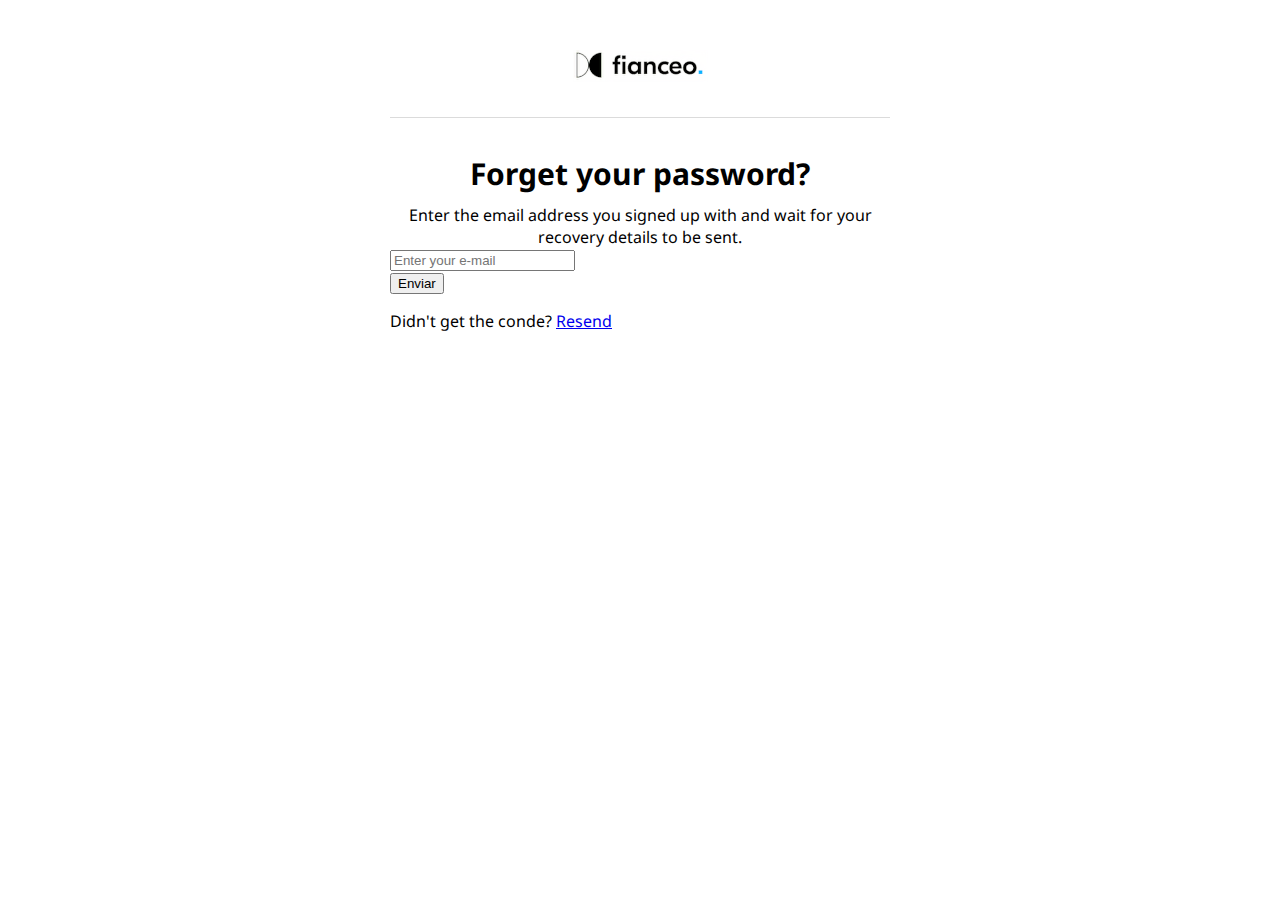
==== password.html @ 70c8516e "release 0.4" ====
<!DOCTYPE html>
<html lang="pt-br">

<head>
  <link rel="preconnect" href="https://fonts.googleapis.com">
  <link rel="preconnect" href="https://fonts.gstatic.com" crossorigin>
  <link href="https://fonts.googleapis.com/css2?family=Noto+Sans:ital,wght@0,400;0,700;1,400;1,700&display=swap" rel="stylesheet">
  <meta charset="UTF-8">
  <link rel="stylesheet" href="/css/pass.css">
  <meta http-equiv="X-UA-Compatible" content="IE=edge">
  <meta name="viewport" content="width=device-width, initial-scale=1.0">
  <title>Document</title>
</head>

<body>
  <section class="conteiner">
    <div class="logo">
      <img src="/imagem/logo1.png" alt="Logo">
    </div>
    <form class="form-bg">
      <div class="text">
        <h1>Forget your password?</h1>
        <p>Enter the email address you signed up with and wait for your recovery details to be sent.</p>
      </div>
      <div class="email">
        <div class="icon">
          <img src="./imagem/email.svg" alt="email">
        </div>
        <div class="email-box">
          <input type="email" placeholder="Enter your e-mail">
        </div>
      </div>
      <div>
        <div class="botao"><button type="submit">Enviar</button></div>
        <div class="resend">
          <p>Didn't get the conde? <a href="#">Resend</a></p>
        </div>
      </div>
      </div>
    </form>
  </section>
</body>

</html>
---- css/pass.css ----
body {
  margin: 0px;
  padding: 0px;
}
.conteiner {
  padding-top: 50px;
  max-width: 500px;
  margin: 0 auto;
  display: flex;
  flex-direction: column;
  align-items: center;
  font-family: "Noto Sans", sans-serif;
}
.logo {
  padding-bottom: 30px;
  text-align: center;
  width: 100%;
  border-bottom: 1px solid #dbdbdb;
}

.text {
  padding-top: 35px;
  text-align: center;
}
.text h1 {
  margin: 0px 0px 10px 0px;
  font-size: 30px;
}

.text p {
  margin: 0px;
}

.email {
  display: flex;
  text-align: center;
}

.email img {
  max-width: 24px;
}
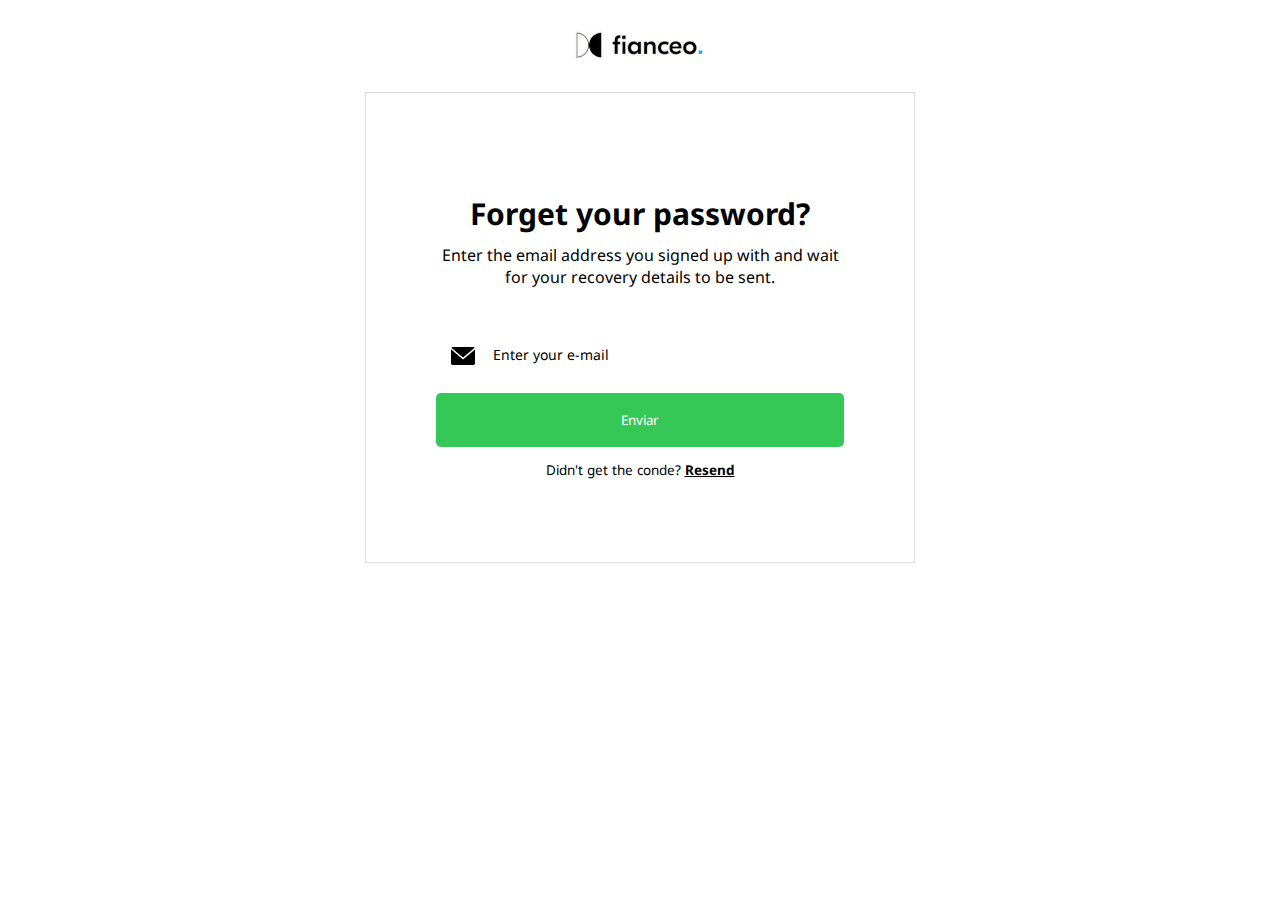
==== commit 26844c5a: "release  0.5" ====
--- a/password.html
+++ b/password.html
@@ -30,12 +30,11 @@
           <input type="email" placeholder="Enter your e-mail">
         </div>
       </div>
-      <div>
-        <div class="botao"><button type="submit">Enviar</button></div>
-        <div class="resend">
+      <div class="botao-container">
+        <div class="botao">
+          <button type="submit">Enviar</button>
           <p>Didn't get the conde? <a href="#">Resend</a></p>
         </div>
-      </div>
       </div>
     </form>
   </section>
--- a/css/pass.css
+++ b/css/pass.css
@@ -1,41 +1,86 @@
 body {
   margin: 0px;
   padding: 0px;
+  font-family: "Noto Sans", sans-serif;
+}
+img {
+  display: block;
+  max-width: 100%;
 }
 .conteiner {
-  padding-top: 50px;
-  max-width: 500px;
+  padding-top: 30px;
+  max-width: 550px;
   margin: 0 auto;
+}
+/* Logo */
+.logo {
   display: flex;
-  flex-direction: column;
-  align-items: center;
-  font-family: "Noto Sans", sans-serif;
+  justify-content: center;
+  padding-bottom: 30px;
 }
-.logo {
-  padding-bottom: 30px;
-  text-align: center;
-  width: 100%;
-  border-bottom: 1px solid #dbdbdb;
+/* Background */
+.form-bg {
+  padding: 70px;
+  border: 1px solid rgb(224, 219, 219);
 }
-
+/* Introdução */
 .text {
-  padding-top: 35px;
   text-align: center;
 }
 .text h1 {
-  margin: 0px 0px 10px 0px;
   font-size: 30px;
+  margin: 30px 0px 10px 0px;
 }
 
 .text p {
   margin: 0px;
 }
-
+/* Email */
 .email {
+  padding: 50px 0px 5px 15px;
   display: flex;
-  text-align: center;
+  align-items: center;
 }
 
 .email img {
-  max-width: 24px;
+  padding-right: 2.5px;
+  width: 24px;
 }
+
+.email input {
+  border-style: none;
+  padding: 10px 15px;
+}
+
+.email input::placeholder {
+  font-family: "Noto Sans", sans-serif;
+  font-size: 14px;
+  color: black;
+}
+/* Botao */
+.botao-container {
+  margin: 15px 0px 0px 0px;
+}
+.botao {
+  display: flex;
+  flex-direction: column;
+}
+.botao button {
+  font-family: "Noto Sans", sans-serif;
+  color: white;
+  padding: 18px;
+  background-image: linear-gradient(120deg, #36c857 0%, #36c857 100%);
+  border-style: none;
+  border-radius: 5px;
+  cursor: pointer;
+}
+
+.botao p {
+  color: black;
+  text-align: center;
+  font-size: 13.5px;
+}
+.botao a {
+  font-weight: bold;
+  color: black;
+}
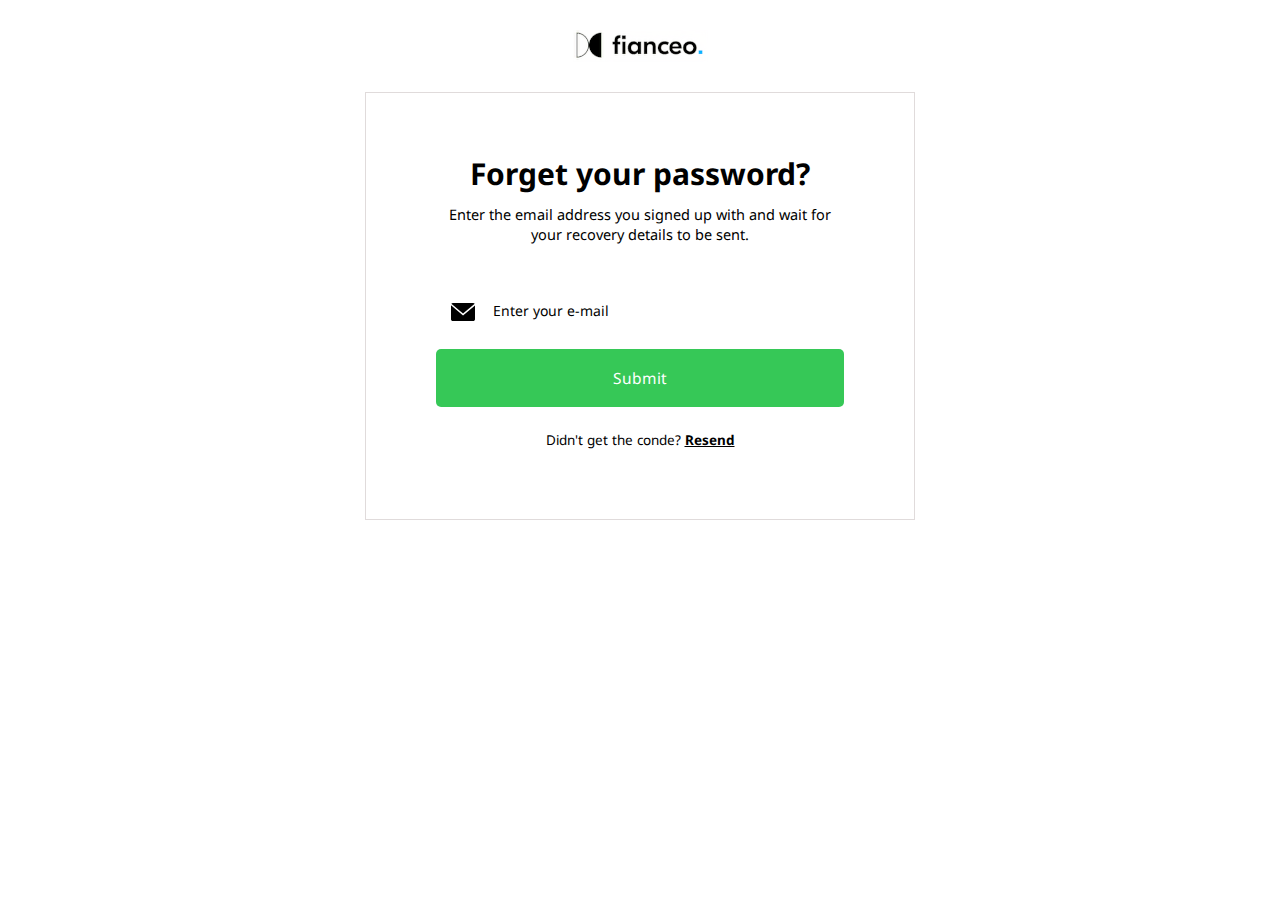
==== commit cfbe799f: "Modificações Nos Diretórios" ====
--- a/password.html
+++ b/password.html
@@ -1,12 +1,12 @@
 <!DOCTYPE html>
-<html lang="pt-br">
+<html lang="en">
 
 <head>
   <link rel="preconnect" href="https://fonts.googleapis.com">
   <link rel="preconnect" href="https://fonts.gstatic.com" crossorigin>
   <link href="https://fonts.googleapis.com/css2?family=Noto+Sans:ital,wght@0,400;0,700;1,400;1,700&display=swap" rel="stylesheet">
   <meta charset="UTF-8">
-  <link rel="stylesheet" href="/css/pass.css">
+  <link rel="stylesheet" href="./css/pass.css">
   <meta http-equiv="X-UA-Compatible" content="IE=edge">
   <meta name="viewport" content="width=device-width, initial-scale=1.0">
   <title>Document</title>
@@ -15,7 +15,7 @@
 <body>
   <section class="conteiner">
     <div class="logo">
-      <img src="/imagem/logo1.png" alt="Logo">
+      <img src="./imagem/logo1.png" alt="Logo">
     </div>
     <form class="form-bg">
       <div class="text">
@@ -32,7 +32,7 @@
       </div>
       <div class="botao-container">
         <div class="botao">
-          <button type="submit">Enviar</button>
+          <button type="submit">Submit</button>
           <p>Didn't get the conde? <a href="#">Resend</a></p>
         </div>
       </div>
--- a/css/pass.css
+++ b/css/pass.css
@@ -20,7 +20,7 @@
 }
 /* Background */
 .form-bg {
-  padding: 70px;
+  padding: 30px 70px 70px 70px;
   border: 1px solid rgb(224, 219, 219);
 }
 /* Introdução */
@@ -33,6 +33,7 @@
 }
 
 .text p {
+  font-size: 14.5px;
   margin: 0px;
 }
 /* Email */
@@ -73,8 +74,8 @@
   border-style: none;
   border-radius: 5px;
   cursor: pointer;
+  font-size: 15.5px;
 }
-
 .botao p {
   color: black;
   text-align: center;
@@ -84,3 +85,34 @@
   font-weight: bold;
   color: black;
 }
+.botao p {
+  margin: 24px 0px 0px 0px;
+}
+
+@media (max-width: 480px) {
+  .form-bg {
+    padding: 15px;
+  }
+  .botao p {
+    font-size: 16px;
+  }
+  .email input::placeholder {
+    font-size: 18px;
+  }
+
+  .email input {
+    border-style: none;
+    padding: 10px 25px;
+    font-size: 19px;
+  }
+}
+@media (max-width: 350px) {
+  .icon {
+    display: none;
+  }
+  .email input {
+    border-style: none;
+    padding: 10px 12px;
+    font-size: 19px;
+  }
+}
